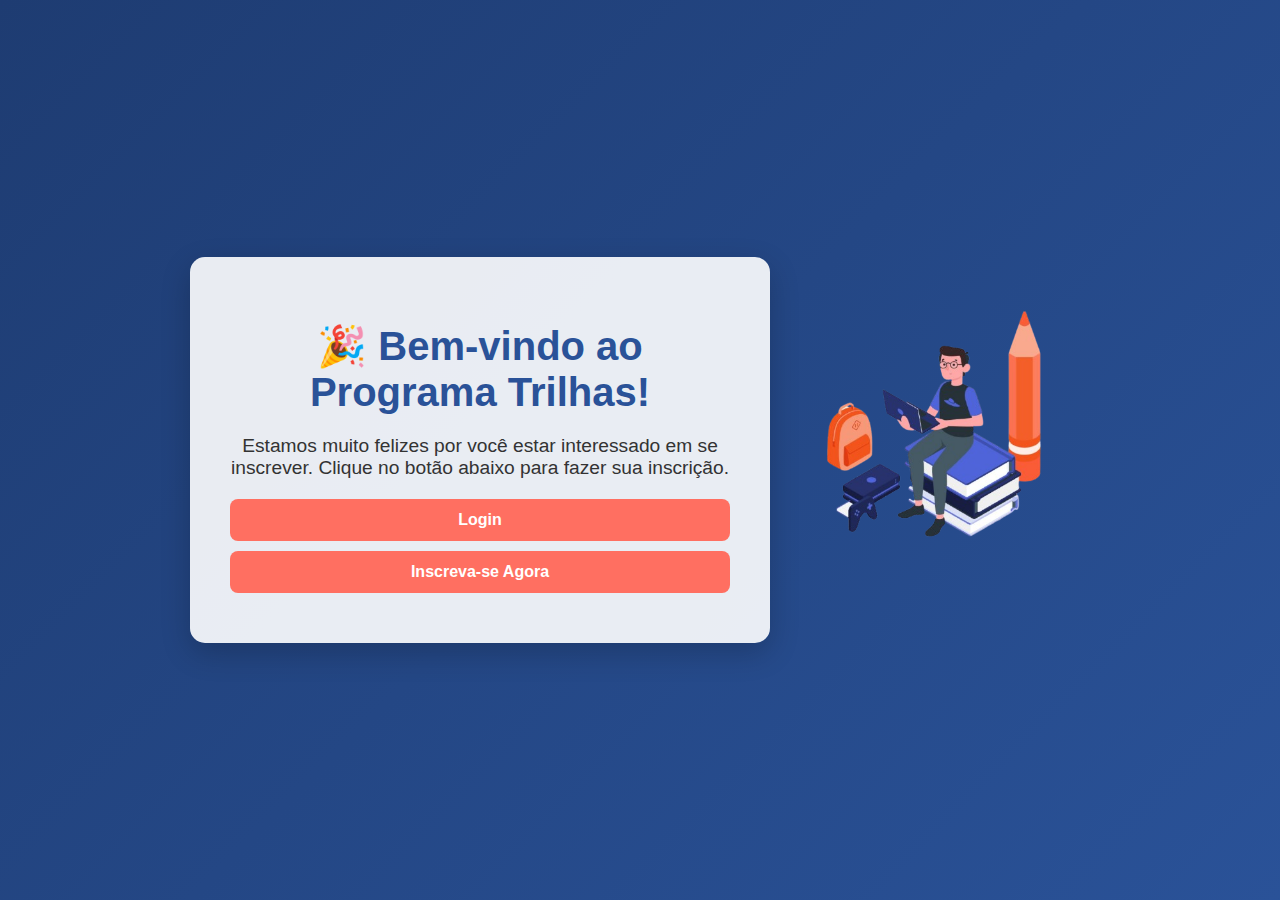
==== Desafio 2/Projeto/index.html @ 7eae9d79 "Add files via upload" ====
<!DOCTYPE html>
<html lang="pt-BR">
<head>
    <meta charset="UTF-8">
    <meta name="viewport" content="width=device-width, initial-scale=1.0">
    <title>Bem-vindo ao Programa Trilhas</title>
    <link rel="stylesheet" href="inicio-final.css">

</head>
<body>
    <div class="welcome-container">
        <div class="welcome-content">
            <h1>🎉 Bem-vindo ao Programa Trilhas!</h1>
            <p>Estamos muito felizes por você estar interessado em se inscrever. Clique no botão abaixo para fazer sua inscrição.</p>
            <a href="inscricao.html" class="btn">Login</a>
            <a href="inscricao.html" class="btn">Inscreva-se Agora</a>
        </div>
        <img src="imagens/garotoNote.png" alt="garoto" class="garoto">
    </div>
</body>
</html>
---- Desafio 2/Projeto/inicio-final.css ----
body {
    margin: 0;
    padding: 0;
    height: 100vh;
    display: flexbox;
    justify-content: center;
    align-items: center;
    background: linear-gradient(135deg, #1e3c72 0%, #2a5298 100%);
    font-family: Arial, sans-serif;
    color: #fff;
}


/* ___________________________Pagina inicial______________________________________________________________________*/


.welcome-container {
    display: flex;
    justify-content:center;
    align-items: center;
    height: 100vh;
    width: 100%;
}

.welcome-content {
    background-color: rgba(255, 255, 255, 0.9);
    padding: 40px;
    border-radius: 15px;
    box-shadow: 0 10px 30px rgba(0, 0, 0, 0.2);
    max-width: 500px;
    text-align: center;
    animation: slideIn 0.5s ease-out;
}

.welcome-content h1 {
    color: #2a5298;
    font-size: 2.5rem;
    margin-bottom: 20px;
}

.welcome-content p {
    color: #333;
    font-size: 1.2rem;
    margin-bottom: 20px;
}

.btn {
    display: table-column;
    padding: 12px 24px;
    background-color: #ff6f61;
    color: #fff;
    text-decoration: none;
    border-radius: 8px;
    font-size: 1rem;
    font-weight: bold;
    transition: background-color 0.3s ease, transform 0.3s ease;
}

.btn:hover {
    background-color: #ff4a3d;
    transform: translateY(-2px);
}

@keyframes slideIn {
    from {
        opacity: 0;
        transform: translateY(-50px);
    }

    to {
        opacity: 1;
        transform: translateY(0);
    }
}
/*___________________________Imagens______________________________________________________________________*/

.garoto{
    display: flex;
    width: 25%;
    display: block; 
    left: auto; 
}
/* ___________________________Responsividade______________________________________________________________________*/
@media (max-width: 800px) {
  
.welcome-content {
    background-color: rgba(255, 255, 255, 0.9);
    padding: 20px;
    border-radius: 7.5px;
    box-shadow: 0 10px 30px rgba(0, 0, 0, 0.2);
    max-width: 250px;
    text-align: center;
    animation: slideIn 0.5s ease-out;
}

.welcome-content h1 {
    color: #2a5298;
    font-size: 2.5rem;
    margin-bottom: 10px;
}

.welcome-content p {
    color: #333;
    font-size: 1.2rem;
    margin-bottom: 20px;
}
.garoto{
    display: flex;
    width: 45%;
    display: block; 
    left: auto; 
}

}



/* ___________________________Pagina final______________________________________________________________________*/


.success-container {
    display: flex;
    justify-content: center;
    align-items: center;
    height: 100vh;
    width: 100%;
}

.success-content {
    background-color: rgba(255, 255, 255, 0.9);
    padding: 40px;
    border-radius: 15px;
    box-shadow: 0 10px 30px rgba(0, 0, 0, 0.2);
    max-width: 500px;
    text-align: center;
    animation: slideIn 0.5s ease-out;
}

.success-content h1 {
    color: #2a5298;
    font-size: 2.5rem;
    margin-bottom: 20px;
}

.success-content p {
    color: #333;
    font-size: 1.2rem;
    margin-bottom: 20px;
}

.btn {
    display: flex;
    flex-direction: column;
    margin-bottom: 10px;
    padding: 12px 24px;
    background-color: #ff6f61;
    color: #fff;
    text-decoration: none;
    border-radius: 8px;
    font-size: 1rem;
    font-weight: bold;
    transition: background-color 0.3s ease, transform 0.3s ease;
}

.btn:hover {
    background-color: #ff4a3d;
    transform: translateY(-2px);
}

@keyframes slideIn {
    from {
        opacity: 0;
        transform: translateY(-50px);
    }

    to {
        opacity: 1;
        transform: translateY(0);
    }
}
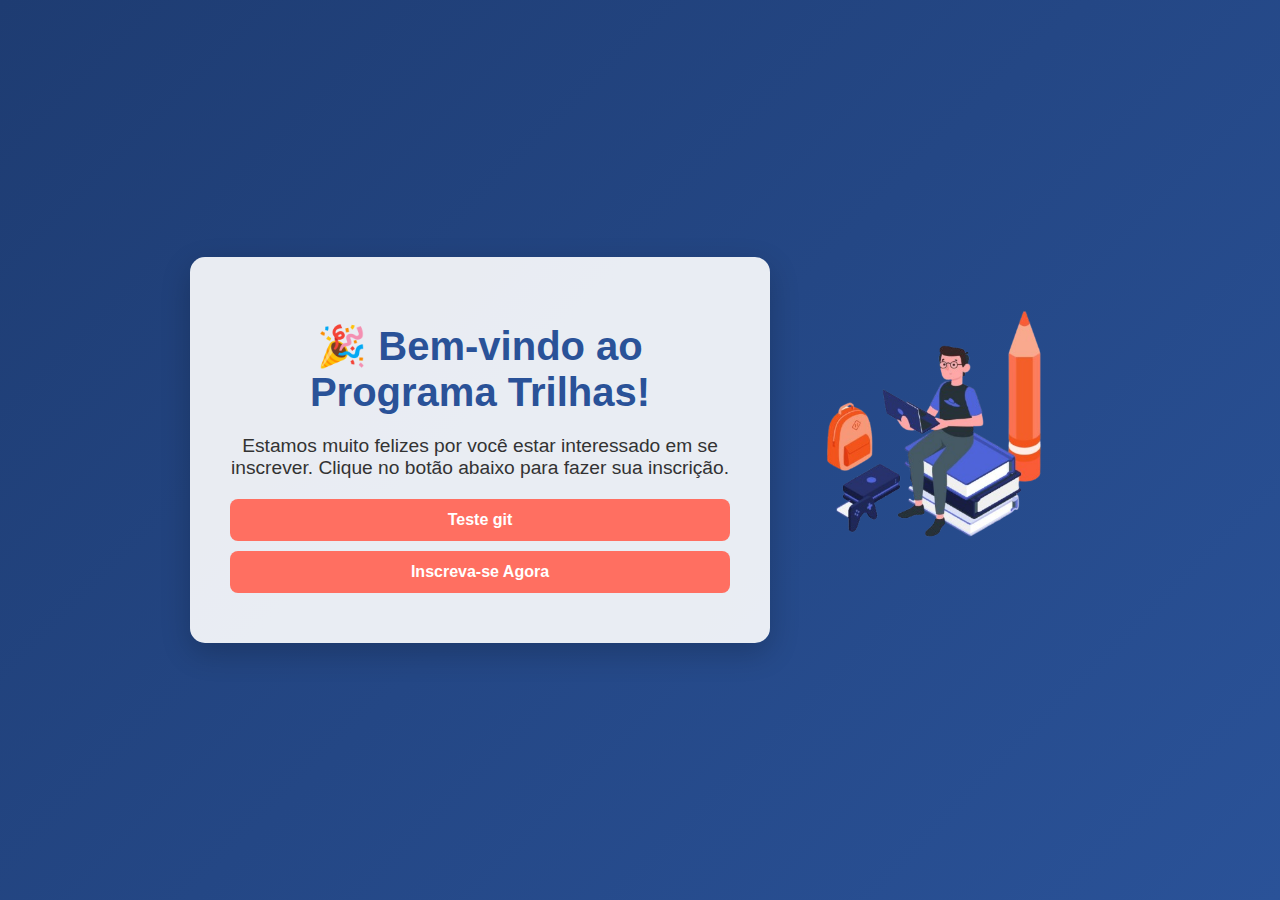
==== commit 2b865561: "Corrigindo link de login" ====
--- a/Desafio 2/Projeto/index.html
+++ b/Desafio 2/Projeto/index.html
@@ -12,7 +12,7 @@
         <div class="welcome-content">
             <h1>🎉 Bem-vindo ao Programa Trilhas!</h1>
             <p>Estamos muito felizes por você estar interessado em se inscrever. Clique no botão abaixo para fazer sua inscrição.</p>
-            <a href="inscricao.html" class="btn">Login</a>
+            <a href="inscricao.html" class="btn">Teste git</a>
             <a href="inscricao.html" class="btn">Inscreva-se Agora</a>
         </div>
         <img src="imagens/garotoNote.png" alt="garoto" class="garoto">
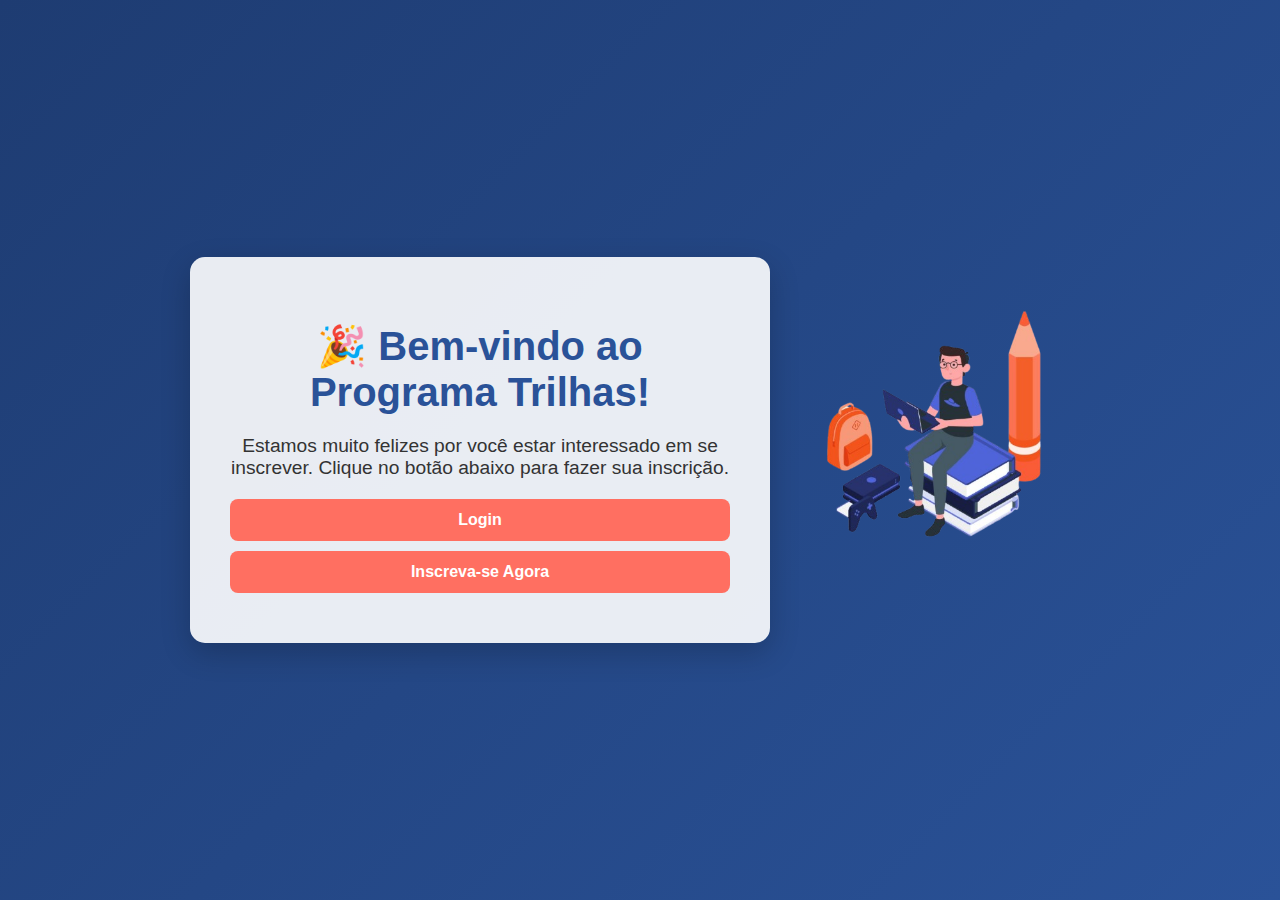
==== commit 3d328e03: "renomeando botões" ====
--- a/Desafio 2/Projeto/index.html
+++ b/Desafio 2/Projeto/index.html
@@ -12,7 +12,7 @@
         <div class="welcome-content">
             <h1>🎉 Bem-vindo ao Programa Trilhas!</h1>
             <p>Estamos muito felizes por você estar interessado em se inscrever. Clique no botão abaixo para fazer sua inscrição.</p>
-            <a href="inscricao.html" class="btn">Teste git</a>
+            <a href="inscricao.html" class="btn">Login</a>
             <a href="inscricao.html" class="btn">Inscreva-se Agora</a>
         </div>
         <img src="imagens/garotoNote.png" alt="garoto" class="garoto">
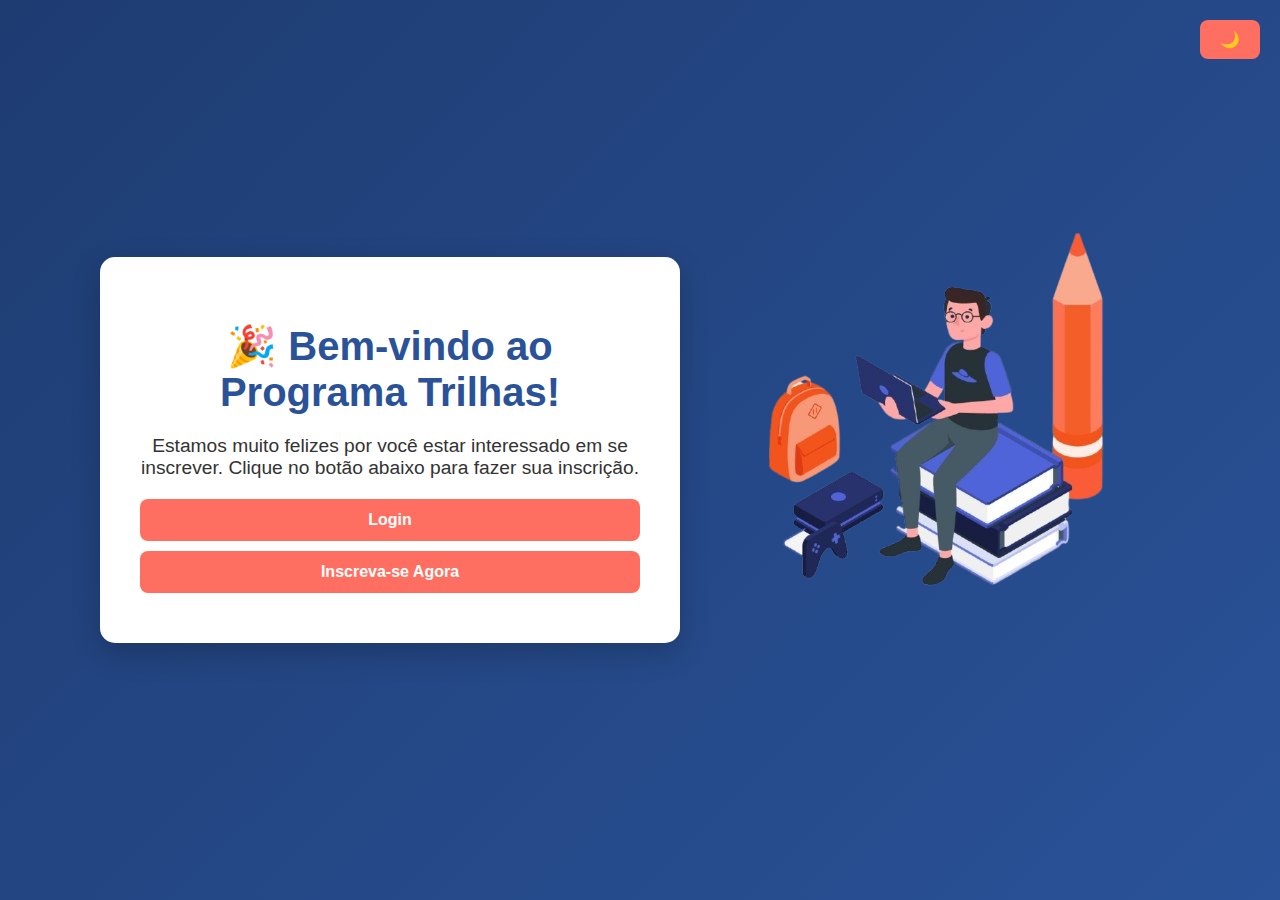
==== commit def3ca04: "Corrigido o modo escuro" ====
--- a/Desafio 2/Projeto/index.html
+++ b/Desafio 2/Projeto/index.html
@@ -8,15 +8,16 @@
 
 </head>
 <body>
-    <div class="welcome-container">
-        <div class="welcome-content">
+    <div class="inicio-fim-container">
+        <div class="inicio-fim-content">
             <h1>🎉 Bem-vindo ao Programa Trilhas!</h1>
-            <p>Estamos muito felizes por você estar interessado em se inscrever. Clique no botão abaixo para fazer sua inscrição.</p>
+            <p class="letra-cor">Estamos muito felizes por você estar interessado em se inscrever. Clique no botão abaixo para fazer sua inscrição.</p>
             <a href="inscricao.html" class="btn">Login</a>
             <a href="inscricao.html" class="btn">Inscreva-se Agora</a>
         </div>
         <img src="imagens/garotoNote.png" alt="garoto" class="garoto">
     </div>
 </body>
+<script src="modo-escuro.js"></script>
 </html>
 
--- a/Desafio 2/Projeto/inicio-final.css
+++ b/Desafio 2/Projeto/inicio-final.css
@@ -2,28 +2,66 @@
     margin: 0;
     padding: 0;
     height: 100vh;
-    display: flexbox;
+    display: flex;
     justify-content: center;
     align-items: center;
     background: linear-gradient(135deg, #1e3c72 0%, #2a5298 100%);
     font-family: Arial, sans-serif;
     color: #fff;
+    transition: background-color 0.5s ease, color 0.5s ease; 
 }
 
+body.dark-mode {
+    background: linear-gradient(135deg, #000 0%, #333 100%); 
+        color: #fff;
+}
 
-/* ___________________________Pagina inicial______________________________________________________________________*/
+body.dark-mode .inicio-fim-content  {
+    background-color: rgb(137, 137, 137); 
+}
 
+body.dark-mode .letra-cor {
+    color: #000000; 
+}
 
-.welcome-container {
+#openModalBtn {
+    position: fixed;
+    top: 20px;
+    right: 20px;
+    padding: 10px 20px;
+    background-color: #ff6f61;
+    border: none;
+    border-radius: 8px;
+    color: #fff;
+    font-size: 1rem;
+    cursor: pointer;
+    transition: background-color 0.3s ease, transform 0.3s ease;
+    z-index: 1000;
+    width: auto; 
+    max-width: 150px; 
+    text-align: center;
+}
+
+body.dark-mode #openModalBtn {
+    background-color: #444444;
+    color: white;
+}
+
+#openModalBtn:hover {
+    background-color: #ff4a3d;
+    transform: translateY(-2px);
+}
+
+.inicio-fim-container {
     display: flex;
-    justify-content:center;
+    justify-content: center;
     align-items: center;
     height: 100vh;
     width: 100%;
 }
 
-.welcome-content {
-    background-color: rgba(255, 255, 255, 0.9);
+.inicio-fim-content{
+    background-color: #ffffff;
     padding: 40px;
     border-radius: 15px;
     box-shadow: 0 10px 30px rgba(0, 0, 0, 0.2);
@@ -32,16 +70,20 @@
     animation: slideIn 0.5s ease-out;
 }
 
-.welcome-content h1 {
+.inicio-fim-content h1 {
     color: #2a5298;
     font-size: 2.5rem;
     margin-bottom: 20px;
 }
 
-.welcome-content p {
+.inicio-fim-content p {
     color: #333;
     font-size: 1.2rem;
     margin-bottom: 20px;
+}
+
+.letra-cor {
+    color: #3a3a3a;
 }
 
 .btn {
@@ -66,87 +108,44 @@
         opacity: 0;
         transform: translateY(-50px);
     }
-
     to {
         opacity: 1;
         transform: translateY(0);
     }
 }
-/*___________________________Imagens______________________________________________________________________*/
 
-.garoto{
-    display: flex;
-    width: 25%;
-    display: block; 
-    left: auto; 
-}
-/* ___________________________Responsividade______________________________________________________________________*/
+/* Responsividade */
 @media (max-width: 800px) {
-  
-.welcome-content {
-    background-color: rgba(255, 255, 255, 0.9);
-    padding: 20px;
-    border-radius: 7.5px;
-    box-shadow: 0 10px 30px rgba(0, 0, 0, 0.2);
-    max-width: 250px;
-    text-align: center;
-    animation: slideIn 0.5s ease-out;
+    .inicio-fim-content {
+        background-color: rgba(255, 255, 255, 0.9);
+        padding: 20px;
+        border-radius: 7.5px;
+        box-shadow: 0 10px 30px rgba(0, 0, 0, 0.2);
+        max-width: 250px;
+        text-align: center;
+        animation: slideIn 0.5s ease-out;
+    }
+
+    .inicio-fim-content h1 {
+        color: #2a5298;
+        font-size: 2.5rem;
+        margin-bottom: 10px;
+    }
+
+    .inicio-fim-content p {
+        color: #333;
+        font-size: 1.2rem;
+        margin-bottom: 20px;
+    }
+
+    .garoto {
+        display: flex;
+        width: 45%;
+        display: block;
+        left: auto;
+    }
 }
 
-.welcome-content h1 {
-    color: #2a5298;
-    font-size: 2.5rem;
-    margin-bottom: 10px;
-}
-
-.welcome-content p {
-    color: #333;
-    font-size: 1.2rem;
-    margin-bottom: 20px;
-}
-.garoto{
-    display: flex;
-    width: 45%;
-    display: block; 
-    left: auto; 
-}
-
-}
-
-
-
-/* ___________________________Pagina final______________________________________________________________________*/
-
-
-.success-container {
-    display: flex;
-    justify-content: center;
-    align-items: center;
-    height: 100vh;
-    width: 100%;
-}
-
-.success-content {
-    background-color: rgba(255, 255, 255, 0.9);
-    padding: 40px;
-    border-radius: 15px;
-    box-shadow: 0 10px 30px rgba(0, 0, 0, 0.2);
-    max-width: 500px;
-    text-align: center;
-    animation: slideIn 0.5s ease-out;
-}
-
-.success-content h1 {
-    color: #2a5298;
-    font-size: 2.5rem;
-    margin-bottom: 20px;
-}
-
-.success-content p {
-    color: #333;
-    font-size: 1.2rem;
-    margin-bottom: 20px;
-}
 
 .btn {
     display: flex;
@@ -166,16 +165,3 @@
     background-color: #ff4a3d;
     transform: translateY(-2px);
 }
-
-@keyframes slideIn {
-    from {
-        opacity: 0;
-        transform: translateY(-50px);
-    }
-
-    to {
-        opacity: 1;
-        transform: translateY(0);
-    }
-}
-
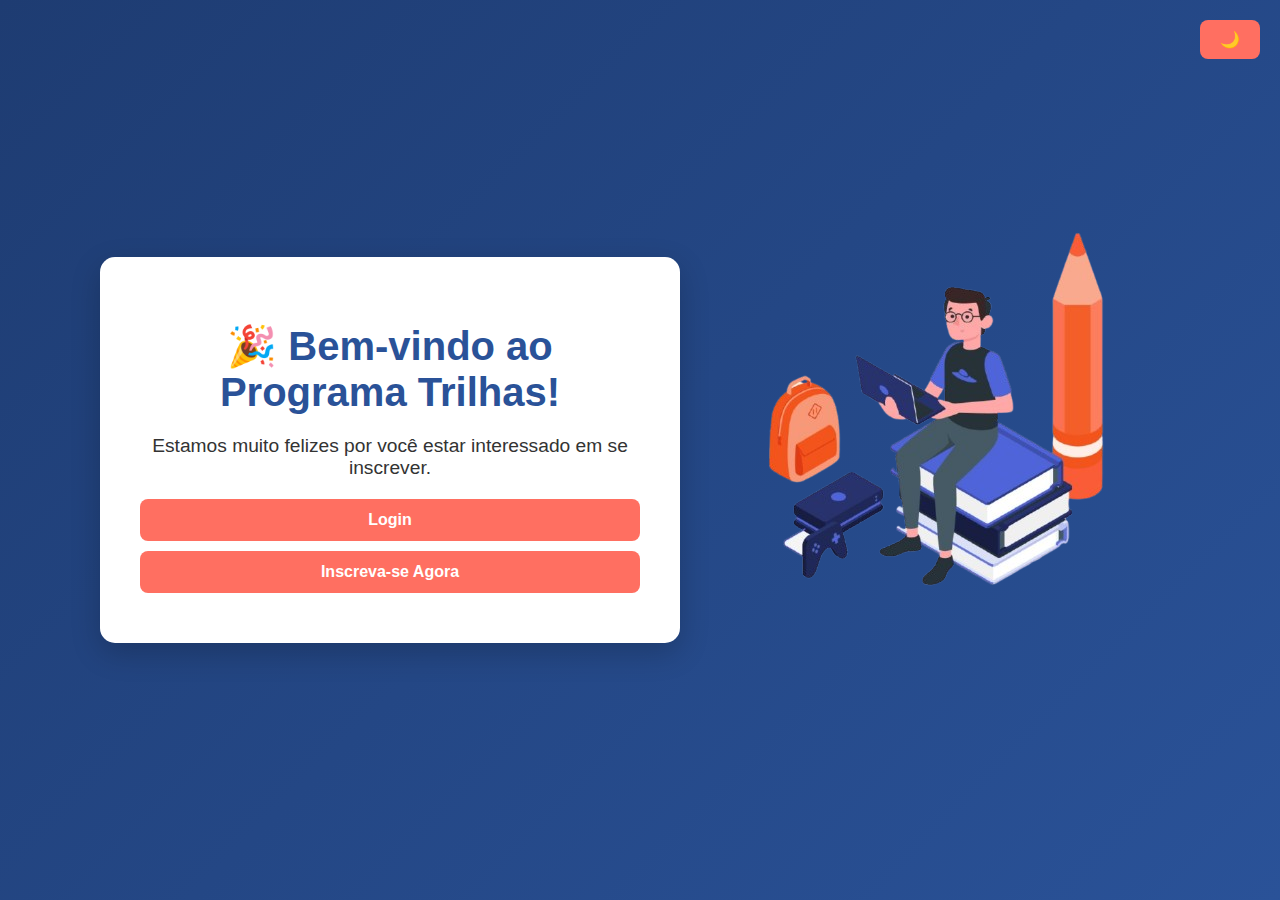
==== commit fe884086: "Mudando textos no html" ====
--- a/Desafio 2/Projeto/index.html
+++ b/Desafio 2/Projeto/index.html
@@ -1,23 +1,89 @@
 <!DOCTYPE html>
 <html lang="pt-BR">
 <head>
-    <meta charset="UTF-8">
-    <meta name="viewport" content="width=device-width, initial-scale=1.0">
-    <title>Bem-vindo ao Programa Trilhas</title>
-    <link rel="stylesheet" href="inicio-final.css">
-
+  <meta charset="UTF-8" />
+  <meta name="viewport" content="width=device-width, initial-scale=1.0"/>
+  <title>Bem-vindo ao Programa Trilhas</title>
+  <link rel="stylesheet" href="inicio-final.css" />
 </head>
 <body>
-    <div class="inicio-fim-container">
-        <div class="inicio-fim-content">
-            <h1>🎉 Bem-vindo ao Programa Trilhas!</h1>
-            <p class="letra-cor">Estamos muito felizes por você estar interessado em se inscrever. Clique no botão abaixo para fazer sua inscrição.</p>
-            <a href="inscricao.html" class="btn">Login</a>
-            <a href="inscricao.html" class="btn">Inscreva-se Agora</a>
-        </div>
-        <img src="imagens/garotoNote.png" alt="garoto" class="garoto">
+  <div class="inicio-fim-container">
+    <div class="inicio-fim-content">
+      <h1>🎉 Bem-vindo ao Programa Trilhas!</h1>
+      <p class="letra-cor">Estamos muito felizes por você estar interessado em se inscrever.</p>
+      <a href="#" class="btn" id="openLoginModal">Login</a>
+      <a href="inscricao.html" class="btn">Inscreva-se Agora</a>
     </div>
+    <img src="imagens/garotoNote.png" alt="garoto" class="garoto" />
+  </div>
+
+  <!-- Modal de Login -->
+  <div id="loginModal" class="modal">
+    <div class="modal-content">
+      <span class="close">&times;</span>
+      <h1>Login</h1>
+      <form id="loginForm">
+        <label for="loginEmail" class="letra-cor">E-mail:</label>
+        <input type="email" id="loginEmail" required />
+
+        <label for="loginSenha" class="letra-cor">Senha:</label>
+        <input type="password" id="loginSenha" required />
+
+        <button type="submit" class="btn">Entrar</button>
+      </form>
+    </div>
+  </div>
+
+  <div id="overlay" class="overlay"></div>
+
+  <!-- Scripts -->
+  <script>
+    const modal = document.getElementById("loginModal");
+    const btn = document.getElementById("openLoginModal");
+    const closeBtn = document.querySelector(".modal .close");
+    const overlay = document.getElementById("overlay");
+
+    btn.onclick = () => {
+      modal.style.display = "block";
+      overlay.style.display = "block";
+
+      // animação ao abrir
+      const modalContent = modal.querySelector('.modal-content');
+      modalContent.classList.remove('aparecer');
+      void modalContent.offsetWidth;
+      modalContent.classList.add('aparecer');
+    }
+
+    closeBtn.onclick = () => {
+      modal.style.display = "none";
+      overlay.style.display = "none";
+    }
+
+    overlay.onclick = () => {
+      modal.style.display = "none";
+      overlay.style.display = "none";
+    }
+
+    document.getElementById("loginForm").addEventListener("submit", (e) => {
+  e.preventDefault();
+
+  const email = document.getElementById("loginEmail").value;
+  const senha = document.getElementById("loginSenha").value;
+
+  const usuarios = JSON.parse(localStorage.getItem("usuarios")) || [];
+
+  const usuarioLogado = usuarios.find(u => u.email === email && u.senha === senha);
+
+  if (usuarioLogado) {
+    localStorage.setItem("usuarioLogado", JSON.stringify(usuarioLogado));
+    window.location.href = "perfil.html";
+  } else {
+    alert("E-mail ou senha incorretos.");
+  }
+});
+
+  </script>
+
+  <script src="modo-escuro.js"></script>
 </body>
-<script src="modo-escuro.js"></script>
 </html>
-
--- a/Desafio 2/Projeto/inicio-final.css
+++ b/Desafio 2/Projeto/inicio-final.css
@@ -16,12 +16,17 @@
         color: #fff;
 }
 
-body.dark-mode .inicio-fim-content  {
-    background-color: rgb(137, 137, 137); 
+body.dark-mode .inicio-fim-content,
+body.dark-mode .modal-content {
+    background-color: rgb(137, 137, 137);
 }
 
 body.dark-mode .letra-cor {
     color: #000000; 
+}
+
+body.dark-mode h1 {
+    color: #ffffff; 
 }
 
 #openModalBtn {
@@ -113,40 +118,84 @@
         transform: translateY(0);
     }
 }
-
-/* Responsividade */
-@media (max-width: 800px) {
-    .inicio-fim-content {
-        background-color: rgba(255, 255, 255, 0.9);
-        padding: 20px;
-        border-radius: 7.5px;
-        box-shadow: 0 10px 30px rgba(0, 0, 0, 0.2);
-        max-width: 250px;
-        text-align: center;
-        animation: slideIn 0.5s ease-out;
-    }
-
-    .inicio-fim-content h1 {
-        color: #2a5298;
-        font-size: 2.5rem;
-        margin-bottom: 10px;
-    }
-
-    .inicio-fim-content p {
-        color: #333;
-        font-size: 1.2rem;
-        margin-bottom: 20px;
-    }
-
-    .garoto {
-        display: flex;
-        width: 45%;
-        display: block;
-        left: auto;
-    }
-}
-
-
+/*___________________________Modal de Login______________________________________________________________________*/
+
+.modal {
+    display: none;
+    position: fixed;
+    z-index: 100;
+    left: 0;
+    top: 0;
+    width: 100vw;
+    height: 100vh;
+    overflow: auto;
+    background-color: rgba(0,0,0,0.5);
+  }
+  
+  .modal-content {
+    background-color: #fff;
+    color: #2a5298;
+    margin: 10% auto;
+    padding: 40px;
+    border-radius: 10px;
+    width: 300px;
+    position: relative;
+  }
+  
+  .modal-content h2 {
+    margin-top: 0;
+    color: #2e86de;
+
+  }
+  .modal-content label {
+    color: #555;
+  }
+  
+  .modal-content input {
+    width: 100%;
+    padding: 10px;
+    margin: 10px 0;
+  }
+  
+  .modal-content .btn {
+    width: 100%;
+  }
+  
+  .close {
+    position: absolute;
+    top: 10px;
+    right: 20px;
+    font-size: 24px;
+    cursor: pointer;
+  }
+  
+  .overlay {
+    display: none;
+    position: fixed;
+    z-index: 99;
+    top: 0;
+    left: 0;
+    width: 100vw;
+    height: 100vh;
+    background-color: rgba(0,0,0,0.5);
+  }
+/* Animação do modal */
+@keyframes aparecer {
+    from {
+      opacity: 0;
+      transform: translateY(-30px);
+    }
+    to {
+      opacity: 1;
+      transform: translateY(0);
+    }
+  }
+  
+  .modal-content.aparecer {
+    animation: aparecer 0.4s ease-out;
+  }
+  
+  
 .btn {
     display: flex;
     flex-direction: column;
@@ -165,3 +214,35 @@
     background-color: #ff4a3d;
     transform: translateY(-2px);
 }
+
+
+
+/* Responsividade */
+@media (max-width: 950px) {
+    .inicio-fim-content {
+        background-color: rgba(255, 255, 255, 0.9);
+        padding: 20px;
+        border-radius: 7.5px;
+        box-shadow: 0 10px 30px rgba(0, 0, 0, 0.2);
+        max-width: 550px;
+        text-align: center;
+        animation: slideIn 0.5s ease-out;
+    }
+
+    .inicio-fim-content h1 {
+        color: #2a5298;
+        font-size: 2.5rem;
+        margin-bottom: 10px;
+    }
+
+    .inicio-fim-content p {
+        color: #333;
+        font-size: 1.2rem;
+        margin-bottom: 20px;
+    }
+
+    .garoto {
+        width: 0%;
+    }
+}
+
